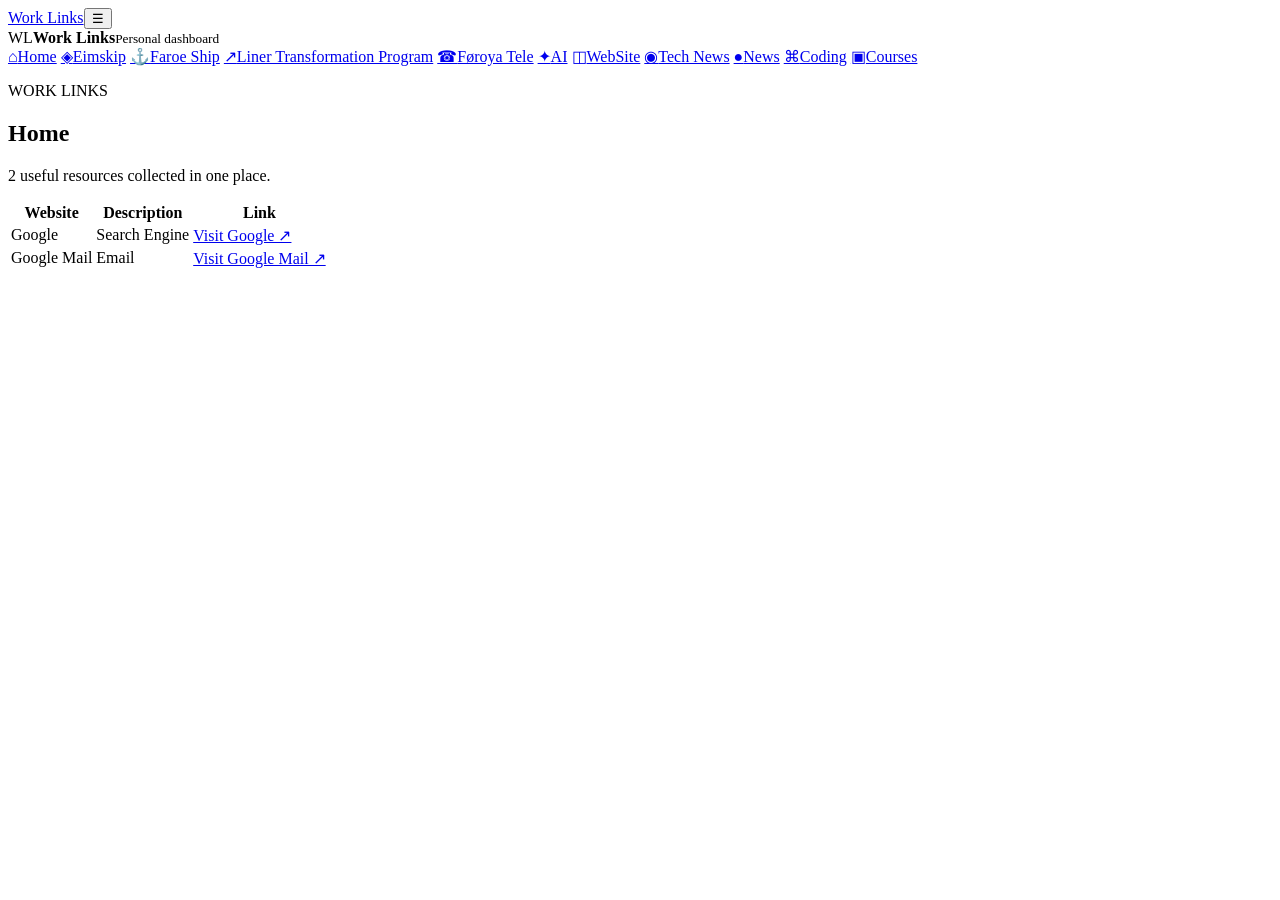
==== index.html @ cf00a055 "Add files via upload" ====
<!DOCTYPE html>

<html lang="en">
<head>
<meta charset="utf-8"/>
<meta content="width=device-width,initial-scale=1" name="viewport"/>
<link href="css/style.css" rel="stylesheet"/>
<title>Work links — Home</title>
<meta content="#072a40" name="theme-color"/></head>
<body>
<header class="mobile-header"><a class="mobile-brand" href="index.html">Work Links</a><button aria-controls="sidebar" aria-expanded="false" aria-label="Open navigation" class="menu-toggle" type="button">☰</button></header><nav aria-label="Main navigation" class="sidebar" id="sidebar"><div class="sidebar-brand"><span aria-hidden="true" class="brand-mark">WL</span><span><strong>Work Links</strong><small>Personal dashboard</small></span></div>
<a href="index.html"><span aria-hidden="true" class="nav-icon">⌂</span>Home</a>
<a href="eimskip.html"><span aria-hidden="true" class="nav-icon">◈</span>Eimskip</a>
<a href="faroeship.html"><span aria-hidden="true" class="nav-icon">⚓</span>Faroe Ship</a>
<a href="ltp.html"><span aria-hidden="true" class="nav-icon">↗</span>Liner Transformation Program</a>
<a href="ft.html"><span aria-hidden="true" class="nav-icon">☎</span>Føroya Tele</a>
<a href="ai.html"><span aria-hidden="true" class="nav-icon">✦</span>AI</a>
<a href="website.html"><span aria-hidden="true" class="nav-icon">◫</span>WebSite</a>
<a href="technews.html"><span aria-hidden="true" class="nav-icon">◉</span>Tech News</a>
<a href="news.html"><span aria-hidden="true" class="nav-icon">●</span>News</a>
<a href="code.html"><span aria-hidden="true" class="nav-icon">⌘</span>Coding</a>
<a href="courses.html"><span aria-hidden="true" class="nav-icon">▣</span>Courses</a>
<!--<a href="productmanagement.html"><span aria-hidden="true" class="nav-icon">◆</span>Product Management</a>-->
</nav><main class="main-content"><div class="content-card" id="content">
<p class="eyebrow">WORK LINKS</p><h2>Home</h2><p class="page-intro">2 useful resources collected in one place.</p>
<table class="table table-striped">
<thead>
<tr>
<th>Website</th>
<th>Description</th>
<th>Link</th>
</tr>
</thead>
<tbody>
<tr>
<td>Google</td>
<td>Search Engine</td>
<td><a class="visit-link" href="https://www.google.com" rel="noopener noreferrer" target="_blank"><i class="fas fa-search"></i> Visit Google  ↗</a></td>
</tr>
<tr>
<td>Google Mail</td>
<td>Email</td>
<td><a class="visit-link" href="https://mail.google.com" rel="noopener noreferrer" target="_blank"><i class="fas fa-search"></i> Visit Google Mail  ↗</a></td>
</tr>
</tbody>
</table>
</div></main>

<script src="js/nav-active.js"></script>
</body>
</html>
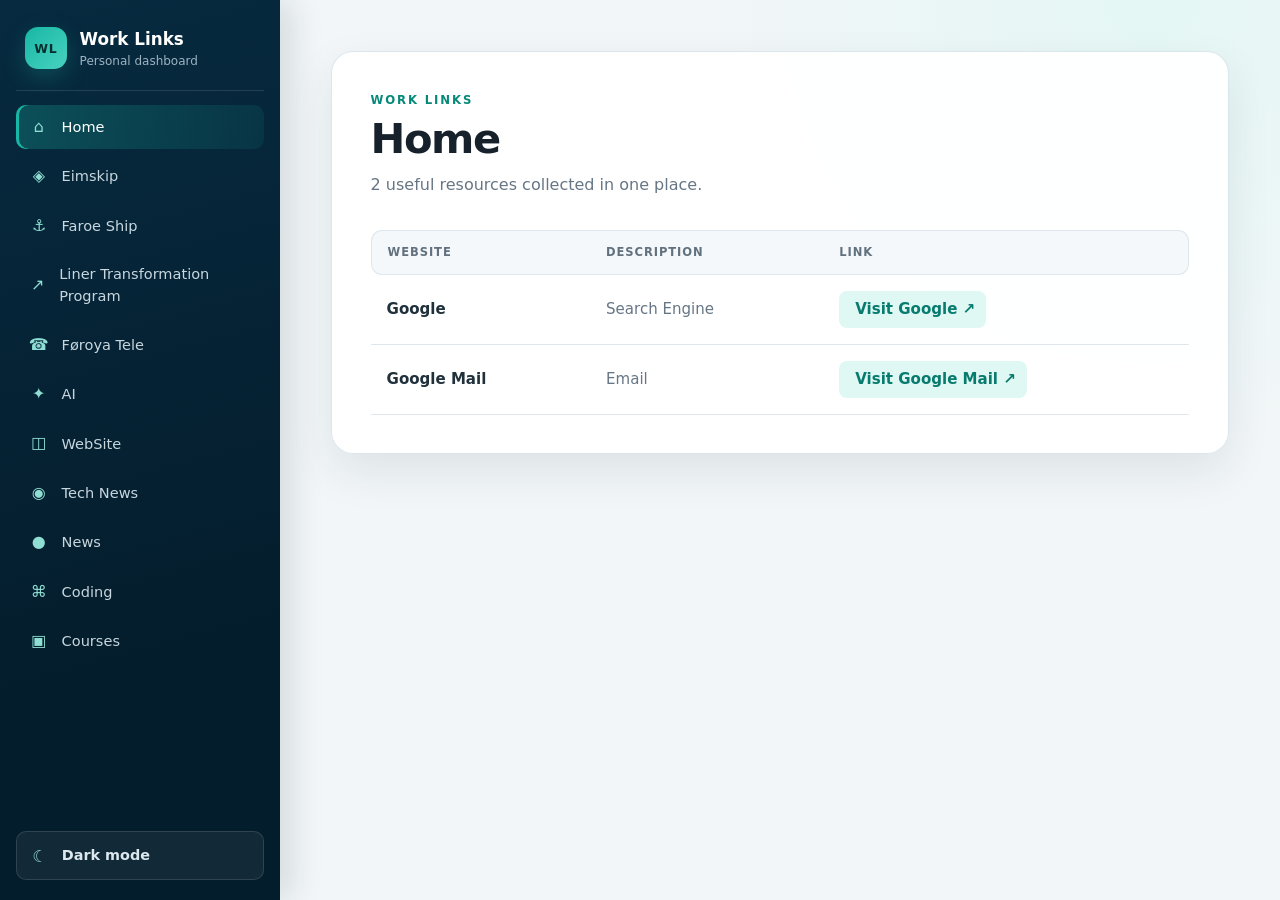
==== commit ab64d4f2: "Add files via upload" ====
--- a/index.html
+++ b/index.html
@@ -9,7 +9,14 @@
 <title>Work links — Home</title>
 <meta content="#072a40" name="theme-color"/></head>
 <body>
-<header class="mobile-header"><a class="mobile-brand" href="index.html">Work Links</a><button aria-controls="sidebar" aria-expanded="false" aria-label="Open navigation" class="menu-toggle" type="button">☰</button></header><nav aria-label="Main navigation" class="sidebar" id="sidebar"><div class="sidebar-brand"><span aria-hidden="true" class="brand-mark">WL</span><span><strong>Work Links</strong><small>Personal dashboard</small></span></div>
+<header class="mobile-header">
+    <a class="mobile-brand" href="index.html">Work Links</a>
+    <button aria-controls="sidebar" aria-expanded="false" aria-label="Open navigation" class="menu-toggle" type="button">☰</button>
+</header>
+<nav aria-label="Main navigation" class="sidebar" id="sidebar">
+    <div class="sidebar-brand"><span aria-hidden="true" class="brand-mark">WL</span><span><strong>Work Links</strong>
+        <small>Personal dashboard</small></span>
+    </div>
 <a href="index.html"><span aria-hidden="true" class="nav-icon">⌂</span>Home</a>
 <a href="eimskip.html"><span aria-hidden="true" class="nav-icon">◈</span>Eimskip</a>
 <a href="faroeship.html"><span aria-hidden="true" class="nav-icon">⚓</span>Faroe Ship</a>
--- a/css/style.css
+++ b/css/style.css
@@ -0,0 +1,329 @@
+:root{
+  --nav:#072a40;
+  --nav-2:#0b3b59;
+  --accent:#18b6a4;
+  --accent-soft:#dff8f4;
+  --ink:#17212b;
+  --muted:#667685;
+  --line:#dfe7ec;
+  --surface:#fff;
+  --canvas:#f2f6f8;
+  --sidebar:280px;
+  --shadow:0 18px 45px rgba(22,45,58,.09)
+}
+*{
+  box-sizing:border-box
+}
+html{
+  font-size:16px;
+  scroll-behavior:smooth
+}
+body{
+  margin:0;
+  background:radial-gradient(circle at 90% 0,#e4f7f4 0,transparent 28rem),var(--canvas);
+  color:var(--ink);
+  font-family:Inter,ui-sans-serif,system-ui,-apple-system,"Segoe UI",sans-serif;line-height:1.55
+}
+a{
+  color:inherit
+}
+.sidebar{
+  position:fixed;
+  inset:0 auto 0 0;
+  width:var(--sidebar);
+  padding:1.25rem 1rem;
+  background:linear-gradient(165deg,var(--nav),#041d2c 72%);
+  color:#dce8ee;
+  display:flex;
+  flex-direction:column;
+  gap:.3rem;
+  overflow-y:auto;z-index:30;
+  box-shadow:12px 0 30px rgba(4,29,44,.12)
+}
+.sidebar-brand{
+  display:flex;
+  align-items:center;
+  gap:.8rem;padding:.35rem .55rem 1.2rem;
+  margin-bottom:.55rem;
+  border-bottom:1px solid rgba(255,255,255,.12)
+}
+.brand-mark{
+  display:grid;
+  place-items:center;
+  width:42px;
+  height:42px;
+  border-radius:13px;
+  background:linear-gradient(135deg,var(--accent),#48d3c0);
+  color:#042d2d;
+  font-size:.78rem;
+  font-weight:900;
+  letter-spacing:.05em;box-shadow:0 8px 22px rgba(24,182,164,.25)
+}
+.sidebar-brand strong,.sidebar-brand small{
+  display:block
+}
+.sidebar-brand strong{
+  color:#fff;
+  font-size:1.05rem
+}
+.sidebar-brand small{
+  color:#9db4c1;
+  font-size:.75rem;
+  margin-top:.05rem
+}
+.sidebar a{
+  display:flex;
+  align-items:center;
+  gap:.75rem;min-height:43px;
+  padding:.62rem .75rem;
+  border-radius:10px;
+  text-decoration:none;
+  color:#c8d7df;
+  font-size:.91rem;
+  font-weight:540;
+  transition:.18s ease
+}
+.sidebar a:hover{
+  background:rgba(255,255,255,.08);
+  color:#fff;
+  transform:translateX(2px)
+}
+.sidebar a.active{
+  background:linear-gradient(90deg,rgba(24,182,164,.28),rgba(24,182,164,.10));
+  color:#fff;
+  box-shadow:inset 3px 0 var(--accent)
+}
+.nav-icon{
+  width:1.35rem;
+  text-align:center;
+  color:#8fded3;
+  font-size:1rem
+}
+.main-content{
+  margin-left:var(--sidebar);
+  min-height:100vh;
+  padding:clamp(1.5rem,4vw,4rem)
+}
+.content-card{
+  max-width:1180px;
+  margin:0 auto;
+  background:rgba(255,255,255,.94);
+  border:1px solid rgba(215,228,234,.9);
+  border-radius:22px;
+  padding:clamp(1.25rem,3vw,2.5rem);
+  box-shadow:var(--shadow);
+  backdrop-filter:blur(8px)
+}
+.eyebrow{margin:0 0 .35rem;
+  color:#078979;
+  font-weight:800;
+  font-size:.73rem;letter-spacing:.16em
+}
+h1,h2,h3{
+  margin:0;
+  color:var(--ink);
+  line-height:1.2
+}
+h2{
+  font-size:clamp(1.8rem,4vw,2.6rem);
+  letter-spacing:-.035em
+}
+.page-intro{
+  margin:.55rem 0 2rem;
+  color:var(--muted);
+  font-size:1rem
+}
+.table{
+  width:100%;
+  border-collapse:separate;
+  border-spacing:0;
+  font-size:.94rem;
+  overflow:hidden
+}
+.table th{
+  padding:.8rem 1rem;
+  text-align:left;
+  color:#61717e;
+  background:#f5f8fa;
+  border-top:1px solid var(--line);
+  border-bottom:1px solid var(--line);
+  font-size:.72rem;
+  text-transform:uppercase;
+  letter-spacing:.08em
+}
+.table th:first-child{
+  border-left:1px solid var(--line);
+  border-radius:11px 0 0 11px
+}
+.table th:last-child{
+  border-right:1px solid var(--line);
+  border-radius:0 11px 11px 0
+}
+.table td{
+  padding:1rem;
+  border-bottom:1px solid var(--line);
+  vertical-align:middle
+}
+.table tbody tr{
+  transition:.15s ease
+}
+.table tbody tr:hover{
+  background:#f7fbfb
+}
+.table td:first-child{
+  font-weight:720;
+  color:#20313c
+}
+.table td:nth-child(2){
+  color:var(--muted)
+}
+.visit-link{
+  display:inline-flex;
+  align-items:center;
+  gap:.3rem;
+  padding:.42rem .7rem;
+  border-radius:8px;
+  background:var(--accent-soft);
+  color:#087b6f!important;
+  text-decoration:none;
+  font-weight:750;
+  white-space:nowrap
+}
+.visit-link:hover{
+  background:#c8f1eb;
+  color:#045d55!important
+}
+.empty-state{
+  text-align:center;
+  padding:3rem 1rem;
+  border:1px dashed #bdd0d8;
+  border-radius:16px;
+  background:#f8fbfc;
+  color:var(--muted)
+}
+.empty-state>span{
+  display:inline-grid;
+  place-items:center;
+  width:52px;
+  height:52px;
+  border-radius:15px;
+  background:var(--accent-soft);
+  color:#087b6f;
+  font-size:1.4rem
+}
+.empty-state h3{
+  margin:.8rem 0 .3rem
+}
+.empty-state p{
+  margin:0
+}
+.mobile-header{
+  display:none
+}
+:focus-visible
+{outline:3px solid #60dfcf;
+  outline-offset:3px
+}
+@media(max-width:820px){
+  body.nav-open{
+    overflow:hidden
+  }
+  .mobile-header{
+    height:62px;
+    display:flex;
+    position:sticky;
+    top:0;
+    z-index:25;
+    align-items:center;
+    justify-content:space-between;
+    padding:0 1rem;
+    background:rgba(7,42,64,.96);
+    color:#fff;
+    backdrop-filter:blur(9px);
+    box-shadow:0 6px 20px rgba(4,29,44,.14)
+  }
+  .mobile-brand{
+    text-decoration:none;
+    font-weight:800;
+    letter-spacing:-.01em
+  }
+  .menu-toggle{
+    width:40px;
+    height:40px;
+    border:1px solid rgba(255,255,255,.22);
+    border-radius:10px;background:rgba(255,255,255,.08);
+    color:#fff;
+    font-size:1.25rem;
+    cursor:pointer
+  }
+  .sidebar{
+    transform:translateX(-105%);
+    transition:transform .22s ease
+  }
+  .nav-open .sidebar{
+    transform:translateX(0)
+  }
+  .main-content{
+    margin-left:0;
+    padding:1rem
+  }
+  .content-card{
+    border-radius:16px
+  }
+  .table thead{
+    display:none
+  }
+  .table,.table tbody,.table tr,.table td{
+    display:block;
+    width:100%
+  }
+  .table tr{
+    margin-bottom:.85rem;
+    border:1px solid var(--line);
+    border-radius:13px;
+    overflow:hidden;
+    background:#fff;
+    box-shadow:0 6px 18px rgba(22,45,58,.05)
+  }
+  .table td{
+    border-bottom:1px solid var(--line);
+    padding:.8rem 1rem
+  }
+  .table td:last-child{
+    border-bottom:0
+  }
+  .visit-link{
+    width:100%;
+    justify-content:center
+  }
+}
+@media(prefers-reduced-motion:reduce){
+  *{
+    scroll-behavior:auto!important;
+    transition:none!important
+  }
+}
+
+/* Dark / light theme */
+body.dark-theme{
+  --ink:#e9f0f4;
+  --muted:#9fb0bc;
+  --line:#29404e;
+  --surface:#102733;
+  --canvas:#071821;
+  --accent-soft:#103b3a;
+  background:radial-gradient(circle at 90% 0,#123c3b 0,transparent 28rem),var(--canvas);
+}
+body.dark-theme .content-card{background:rgba(13,35,46,.96);border-color:#29404e;box-shadow:0 18px 45px rgba(0,0,0,.22)}
+body.dark-theme .table th{background:#132d3a;color:#aebdc7;border-color:var(--line)}
+body.dark-theme .table td{border-color:var(--line)}
+body.dark-theme .table tbody tr:hover{background:#112d38}
+body.dark-theme .table td:first-child{color:#eef5f7}
+body.dark-theme .visit-link{background:#103b3a;color:#67ddce!important}
+body.dark-theme .visit-link:hover{background:#164b49;color:#9aeee4!important}
+body.dark-theme .empty-state{background:#102733;border-color:#355260;color:var(--muted)}
+body.dark-theme .sidebar{background:linear-gradient(165deg,#031a27,#020f17 72%)}
+.theme-toggle{margin-top:auto;display:flex;align-items:center;gap:.7rem;width:100%;min-height:44px;padding:.65rem .75rem;border:1px solid rgba(255,255,255,.12);border-radius:10px;background:rgba(255,255,255,.06);color:#dce8ee;font:inherit;font-size:.9rem;font-weight:650;cursor:pointer;transition:.18s ease}
+.theme-toggle:hover{background:rgba(255,255,255,.11);color:#fff}.theme-toggle-icon{width:1.35rem;text-align:center;color:#8fded3;font-size:1.05rem}
+.mobile-actions{display:flex;align-items:center;gap:.5rem}.mobile-theme-toggle{display:none;width:40px;height:40px;border:1px solid rgba(255,255,255,.22);border-radius:10px;background:rgba(255,255,255,.08);color:#fff;font-size:1.05rem;cursor:pointer}
+@media(max-width:820px){body.dark-theme .mobile-header{background:rgba(3,26,39,.97)}body.dark-theme .table tr{background:#102733;border-color:#29404e}.theme-toggle{display:none}.mobile-theme-toggle{display:block}}
